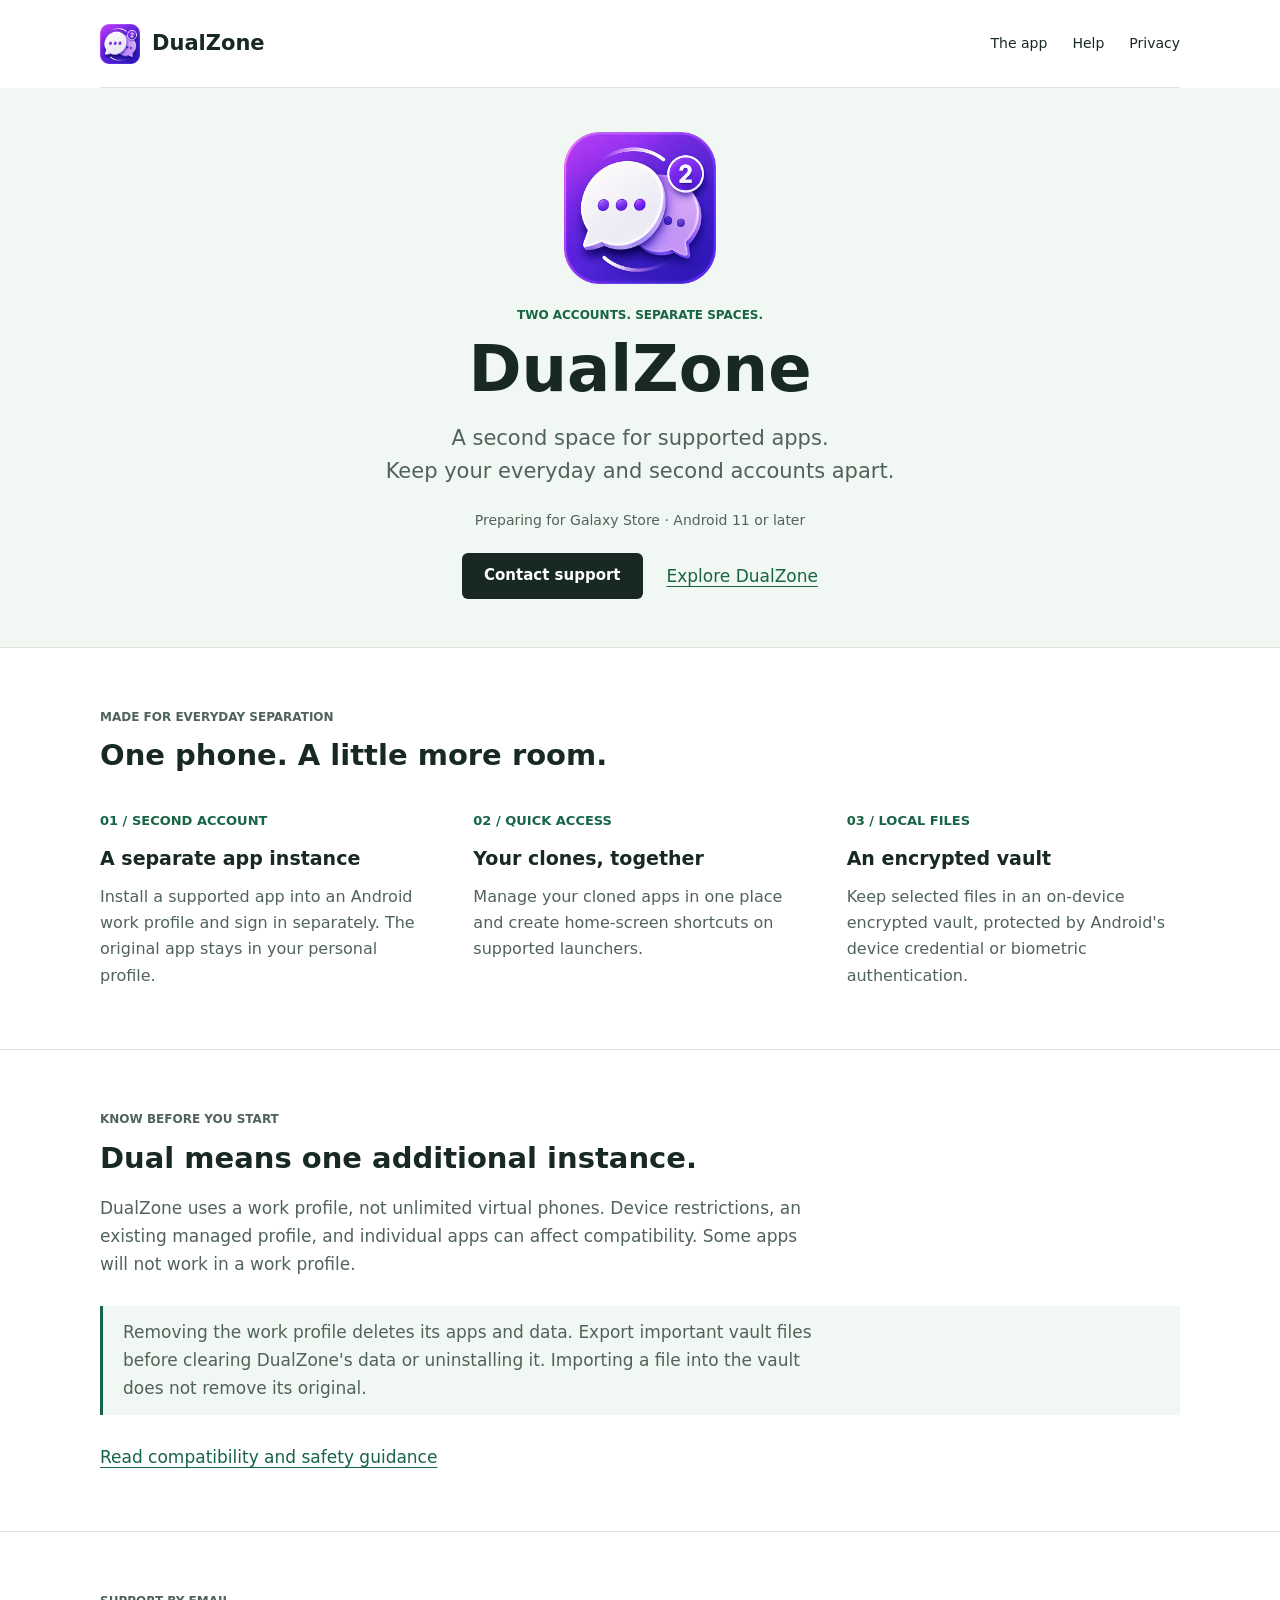
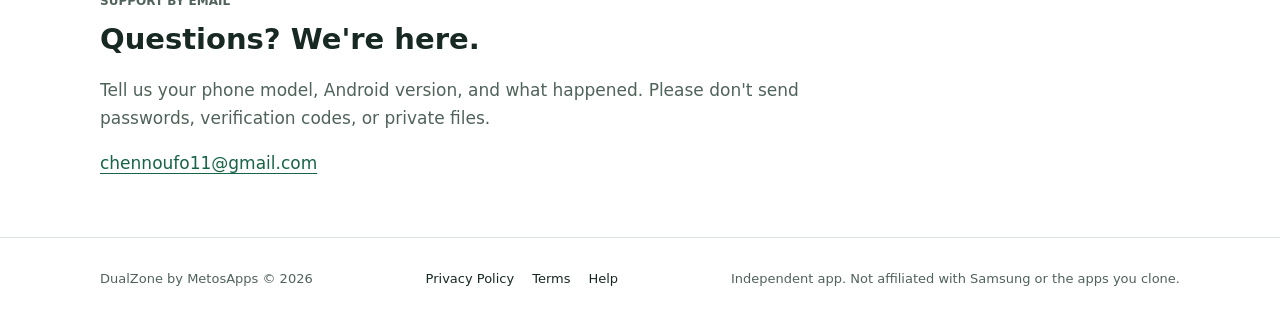
==== docs/index.html @ 53b7daf2 "Publish DualZone website, support, privacy and terms" ====
<!doctype html>
<html lang="en"><head><meta charset="utf-8"><meta name="viewport" content="width=device-width,initial-scale=1"><title>DualZone | A separate space for your second account</title><meta name="description" content="DualZone uses an Android work profile for a second instance of supported apps, with a local encrypted file vault. Preparing for Samsung Galaxy Store."><meta name="theme-color" content="#172922"><link rel="icon" href="assets/icon.png"><link rel="stylesheet" href="style.css"><link rel="canonical" href="https://metosapps.github.io/dualzone-samsung-config/"><meta property="og:title" content="DualZone"><meta property="og:description" content="A separate space for your second account. Preparing for Samsung Galaxy Store."><meta property="og:image" content="https://metosapps.github.io/dualzone-samsung-config/assets/icon.png"></head>
<body><a class="skip" href="#main">Skip to content</a><header><a class="brand" href="./"><img src="assets/icon.png" width="40" height="40" alt="">DualZone</a><nav aria-label="Main navigation"><a href="#features">The app</a><a href="help.html">Help</a><a href="privacy.html">Privacy</a></nav></header>
<main id="main"><section class="hero"><img src="assets/icon.png" width="152" height="152" alt="DualZone app icon: two purple chat bubbles"><p class="eyebrow">Two accounts. Separate spaces.</p><h1>DualZone</h1><p class="intro">A second space for supported apps.<br>Keep your everyday and second accounts apart.</p><p class="availability">Preparing for Galaxy Store &middot; Android 11 or later</p><div class="actions"><a class="button" href="mailto:chennoufo11@gmail.com">Contact support</a><a href="#features">Explore DualZone</a></div></section>
<section class="section" id="features"><div class="wrap"><p class="eyebrow">Made for everyday separation</p><h2>One phone. A little more room.</h2><div class="columns"><article><span class="number">01 / SECOND ACCOUNT</span><h3>A separate app instance</h3><p>Install a supported app into an Android work profile and sign in separately. The original app stays in your personal profile.</p></article><article><span class="number">02 / QUICK ACCESS</span><h3>Your clones, together</h3><p>Manage your cloned apps in one place and create home-screen shortcuts on supported launchers.</p></article><article><span class="number">03 / LOCAL FILES</span><h3>An encrypted vault</h3><p>Keep selected files in an on-device encrypted vault, protected by Android's device credential or biometric authentication.</p></article></div></div></section>
<section class="section"><div class="wrap"><p class="eyebrow">Know before you start</p><h2>Dual means one additional instance.</h2><p>DualZone uses a work profile, not unlimited virtual phones. Device restrictions, an existing managed profile, and individual apps can affect compatibility. Some apps will not work in a work profile.</p><div class="note"><p>Removing the work profile deletes its apps and data. Export important vault files before clearing DualZone's data or uninstalling it. Importing a file into the vault does not remove its original.</p></div><a href="help.html">Read compatibility and safety guidance</a></div></section>
<section class="section"><div class="wrap"><p class="eyebrow">Support by email</p><h2>Questions? We're here.</h2><p>Tell us your phone model, Android version, and what happened. Please don't send passwords, verification codes, or private files.</p><a class="contact" href="mailto:chennoufo11@gmail.com">chennoufo11@gmail.com</a></div></section></main>
<footer><span>DualZone by MetosApps &copy; 2026</span><nav aria-label="Legal and support"><a href="privacy.html">Privacy Policy</a><a href="terms.html">Terms</a><a href="help.html">Help</a></nav><span>Independent app. Not affiliated with Samsung or the apps you clone.</span></footer></body></html>
---- docs/style.css ----
:root{color-scheme:light;--ink:#172922;--muted:#50635a;--line:#dbe5de;--paper:#fff;--soft:#f1f7f3;--accent:#176446}*{box-sizing:border-box}html{scroll-behavior:smooth;scroll-padding-top:32px}body{margin:0;background:var(--paper);color:var(--ink);font:17px/1.65 system-ui,-apple-system,BlinkMacSystemFont,"Segoe UI",sans-serif;letter-spacing:0}a{color:var(--accent);text-underline-offset:4px}a:hover{text-decoration-thickness:2px}a:focus-visible,summary:focus-visible{outline:3px solid #7144de;outline-offset:5px}img{max-width:100%;height:auto}header,footer,.wrap{width:min(100% - 48px,1080px);margin:auto}header{min-height:88px;display:flex;justify-content:space-between;align-items:center;gap:24px;border-bottom:1px solid var(--line)}.brand{display:flex;gap:12px;align-items:center;font-size:21px;font-weight:750;color:var(--ink);text-decoration:none}.brand img{width:40px;height:40px}nav{display:flex;gap:25px;align-items:center;flex-wrap:wrap}nav a{font-size:14px;color:var(--ink);text-decoration:none}.hero{text-align:center;padding:44px 24px 48px;background:var(--soft);border-bottom:1px solid var(--line)}.hero img{display:block;width:152px;height:152px;margin:0 auto 22px}.eyebrow{font-size:12px;font-weight:750;text-transform:uppercase;letter-spacing:0;color:var(--accent);margin:0 0 10px}h1{font-size:64px;line-height:1.04;margin:8px 0 20px;font-weight:750;overflow-wrap:anywhere}h2{font-size:29px;line-height:1.25;margin:0 0 18px}h3{font-size:19px;line-height:1.4;margin:0 0 12px}.intro{font-size:21px;line-height:1.55;max-width:570px;margin:0 auto 22px;color:var(--muted)}.availability{font-size:14px;margin:0 0 20px;color:var(--muted)}.actions{display:flex;justify-content:center;gap:24px;align-items:center;flex-wrap:wrap}.button{display:inline-flex;justify-content:center;align-items:center;background:var(--ink);color:white;min-height:46px;padding:10px 22px;border-radius:6px;text-decoration:none;font-weight:650;font-size:15px}.section{padding:60px 0;border-bottom:1px solid var(--line)}.section p{max-width:720px;color:var(--muted)}.columns{display:grid;grid-template-columns:repeat(3,minmax(0,1fr));gap:40px;margin-top:36px}.columns p{font-size:16px;margin:0}.number{font-size:13px;font-weight:750;color:var(--accent);margin-bottom:14px;display:block}.note{border-left:3px solid var(--accent);padding:12px 20px;background:var(--soft);margin:28px 0}.note p{margin:0}.legal{max-width:780px;padding:52px 0 64px}.legal h1{font-size:40px;line-height:1.2}.legal h2{font-size:23px;margin-top:35px}.legal h3{margin-top:24px}.legal p,.legal li{color:var(--muted)}.legal li{margin:9px 0}.meta{font-size:14px;color:var(--muted)}.legal a,.contact{overflow-wrap:anywhere}.legal ul{padding-left:24px}details{padding:19px 0;border-bottom:1px solid var(--line)}summary{font-size:18px;font-weight:650;cursor:pointer}details p{margin-bottom:0}footer{display:flex;justify-content:space-between;gap:24px;flex-wrap:wrap;padding:30px 0;font-size:13px;color:var(--muted)}footer nav{gap:18px}footer nav a{font-size:13px}.skip{position:absolute;top:-80px;left:12px;padding:8px;background:white;z-index:1}.skip:focus{top:8px}@media(max-width:640px){header,footer,.wrap{width:calc(100% - 32px)}header{padding:18px 0;align-items:flex-start;gap:14px;flex-wrap:wrap;min-height:80px}nav{gap:18px}.hero{padding:32px 16px 36px}.hero img{width:108px;height:108px;margin-bottom:16px}h1{font-size:44px}.intro{font-size:18px}.columns{grid-template-columns:1fr;gap:28px;margin-top:26px}.section{padding:38px 0}h2{font-size:26px}.legal{padding-top:32px}.legal h1{font-size:34px}footer{padding:25px 0}.actions{gap:18px}}@media(prefers-reduced-motion:reduce){html{scroll-behavior:auto}}
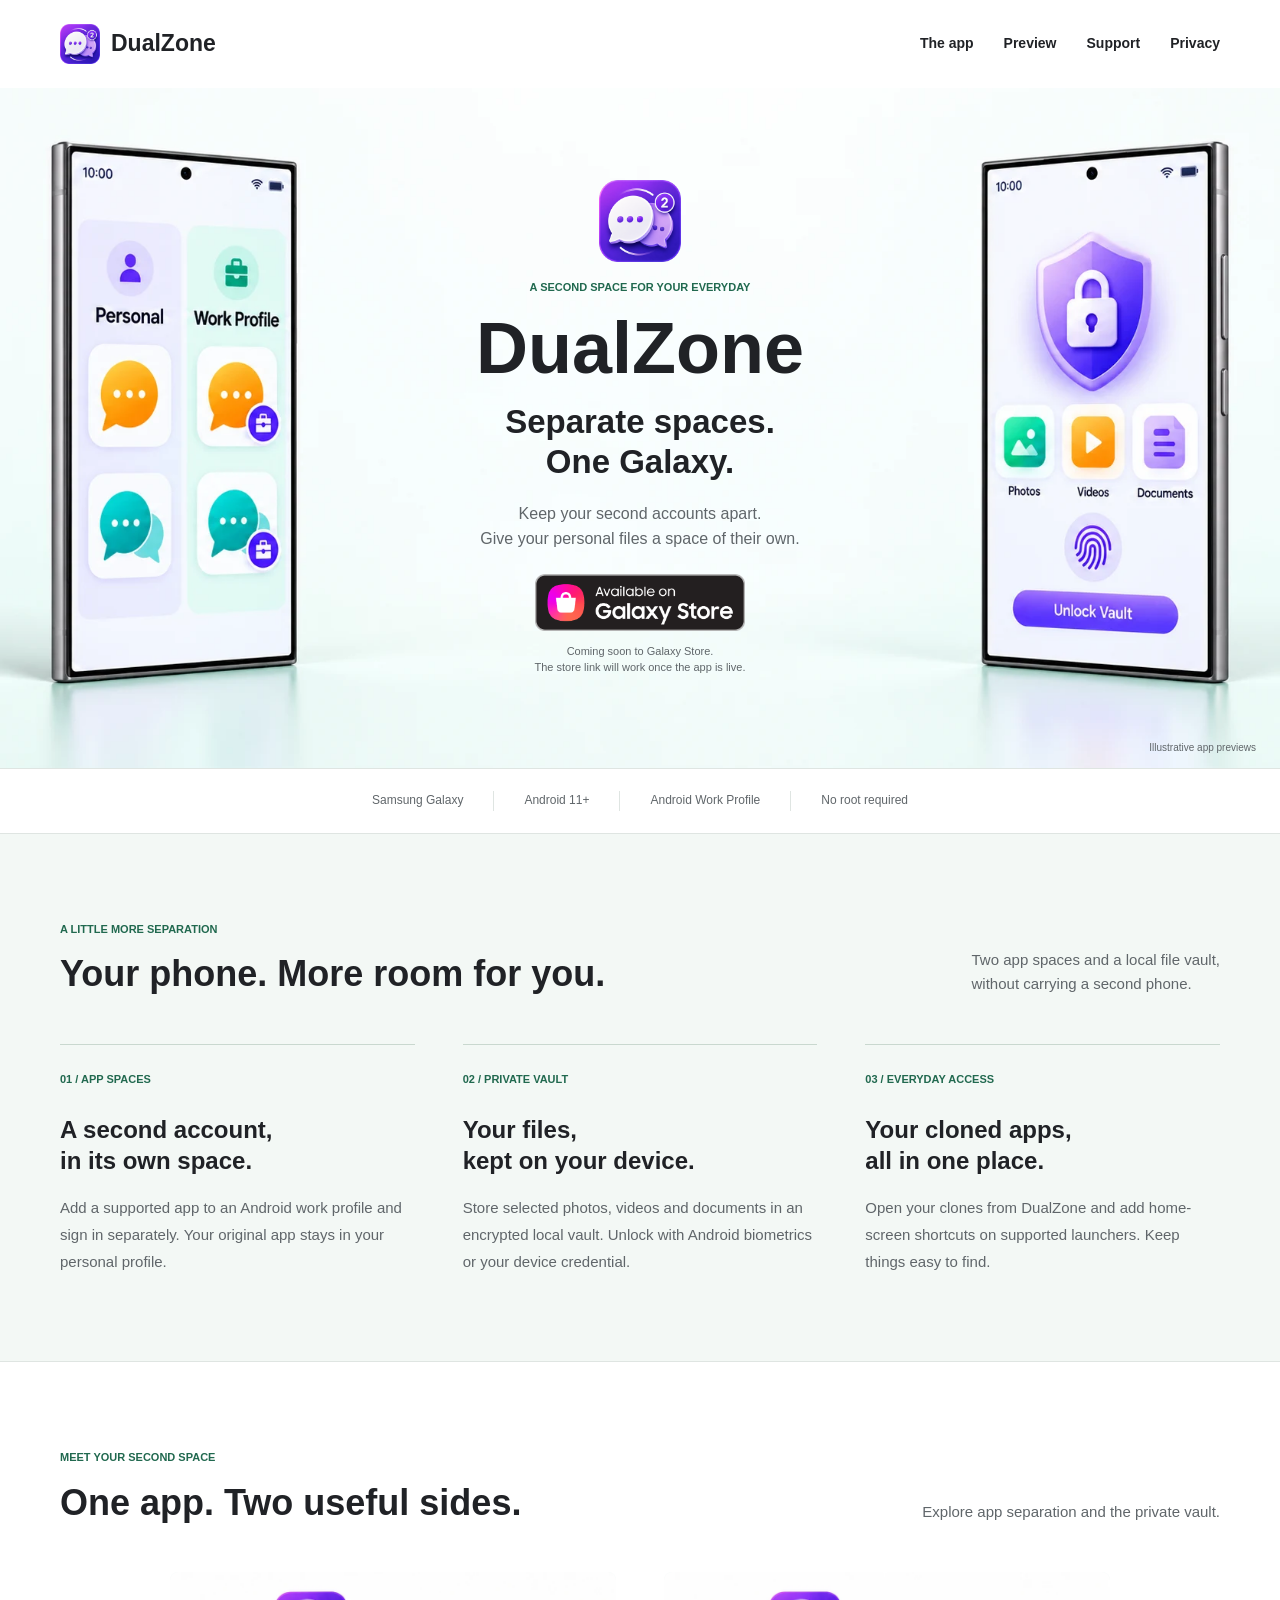
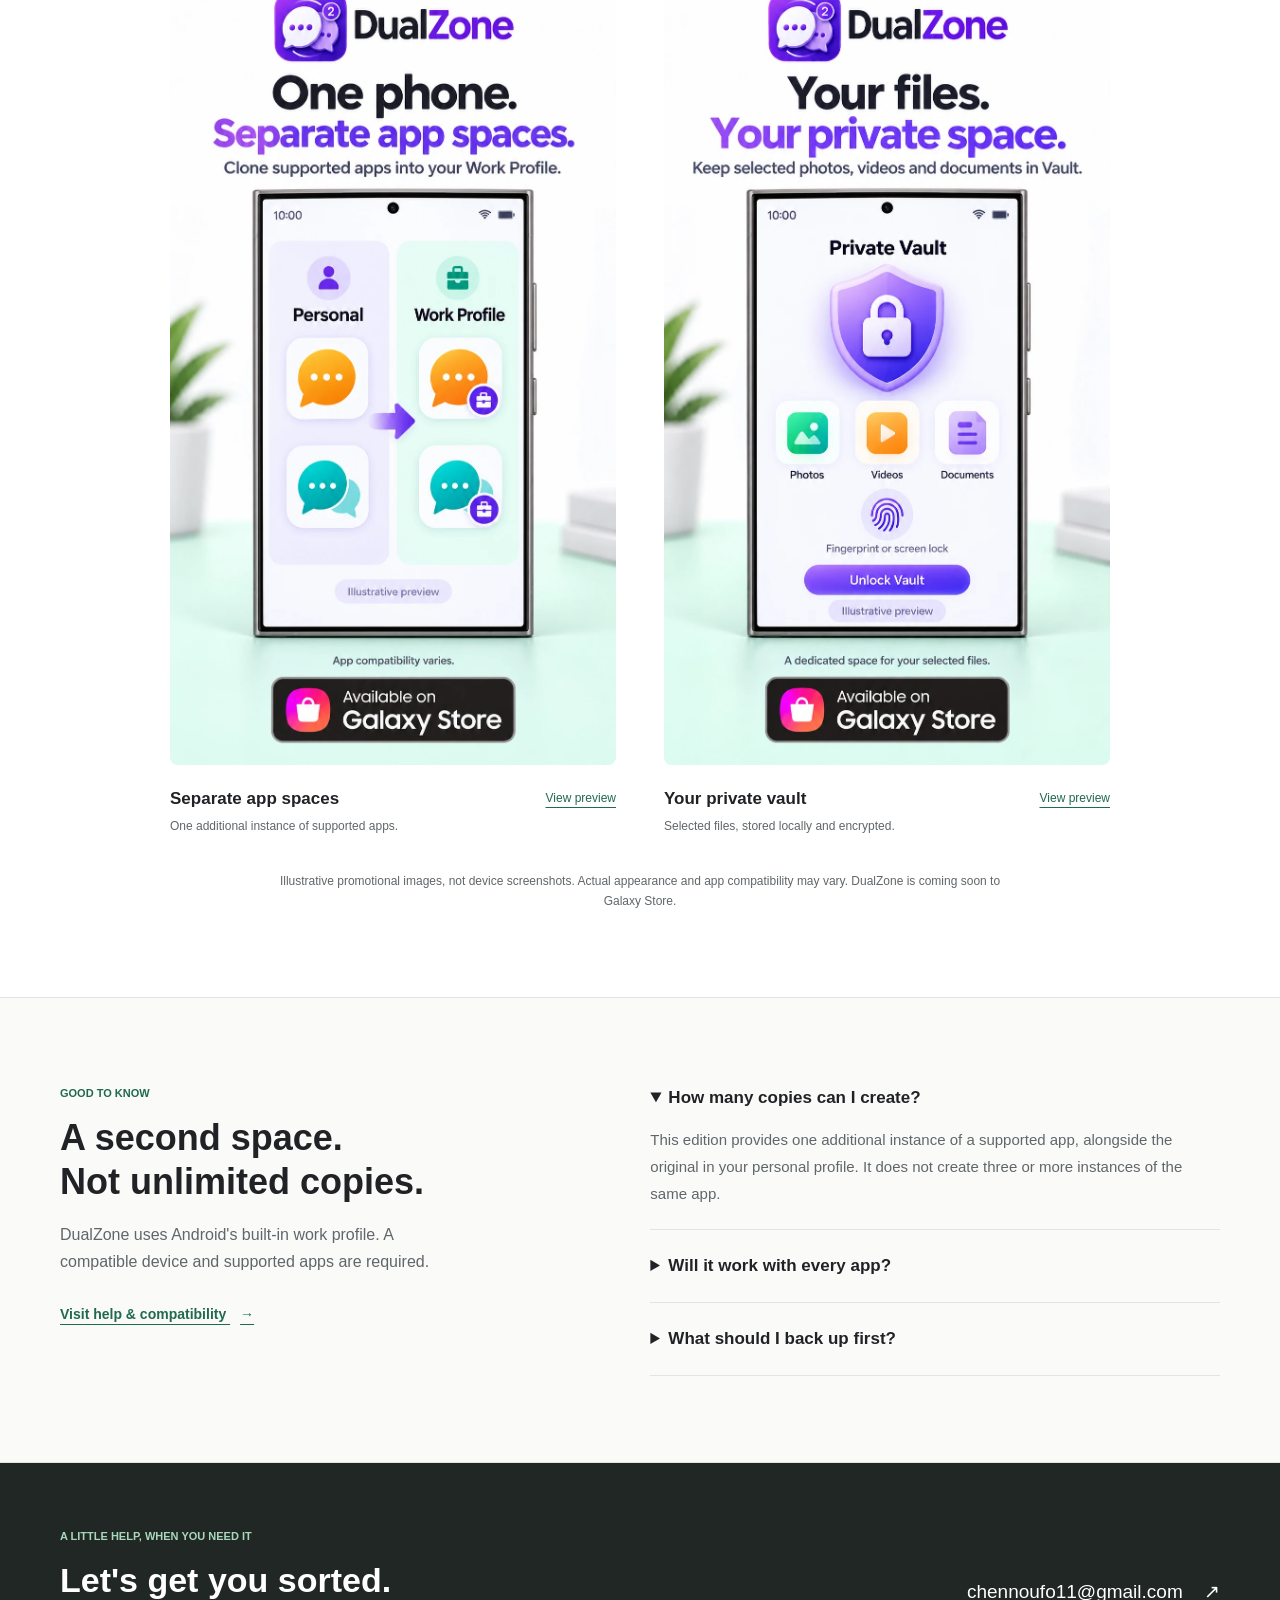
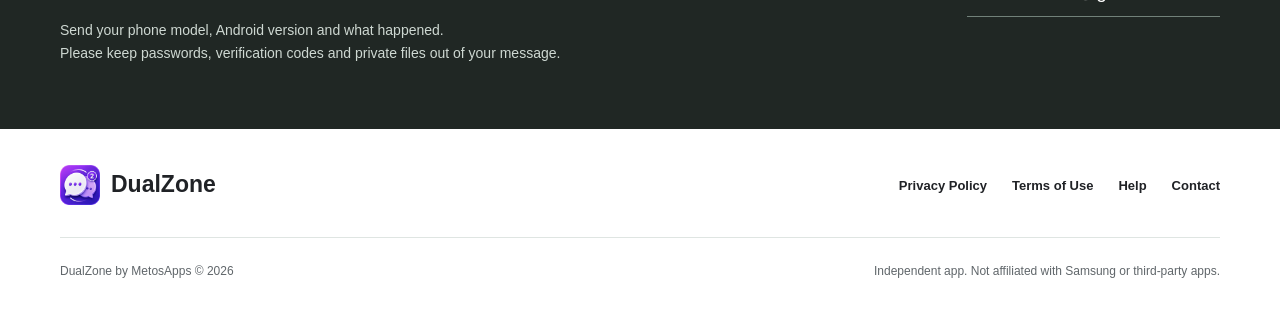
==== commit 61a850f4: "Refresh DualZone landing page with product previews and Galaxy Store link" ====
--- a/docs/index.html
+++ b/docs/index.html
@@ -1,8 +1,84 @@
 <!doctype html>
-<html lang="en"><head><meta charset="utf-8"><meta name="viewport" content="width=device-width,initial-scale=1"><title>DualZone | A separate space for your second account</title><meta name="description" content="DualZone uses an Android work profile for a second instance of supported apps, with a local encrypted file vault. Preparing for Samsung Galaxy Store."><meta name="theme-color" content="#172922"><link rel="icon" href="assets/icon.png"><link rel="stylesheet" href="style.css"><link rel="canonical" href="https://metosapps.github.io/dualzone-samsung-config/"><meta property="og:title" content="DualZone"><meta property="og:description" content="A separate space for your second account. Preparing for Samsung Galaxy Store."><meta property="og:image" content="https://metosapps.github.io/dualzone-samsung-config/assets/icon.png"></head>
-<body><a class="skip" href="#main">Skip to content</a><header><a class="brand" href="./"><img src="assets/icon.png" width="40" height="40" alt="">DualZone</a><nav aria-label="Main navigation"><a href="#features">The app</a><a href="help.html">Help</a><a href="privacy.html">Privacy</a></nav></header>
-<main id="main"><section class="hero"><img src="assets/icon.png" width="152" height="152" alt="DualZone app icon: two purple chat bubbles"><p class="eyebrow">Two accounts. Separate spaces.</p><h1>DualZone</h1><p class="intro">A second space for supported apps.<br>Keep your everyday and second accounts apart.</p><p class="availability">Preparing for Galaxy Store &middot; Android 11 or later</p><div class="actions"><a class="button" href="mailto:chennoufo11@gmail.com">Contact support</a><a href="#features">Explore DualZone</a></div></section>
-<section class="section" id="features"><div class="wrap"><p class="eyebrow">Made for everyday separation</p><h2>One phone. A little more room.</h2><div class="columns"><article><span class="number">01 / SECOND ACCOUNT</span><h3>A separate app instance</h3><p>Install a supported app into an Android work profile and sign in separately. The original app stays in your personal profile.</p></article><article><span class="number">02 / QUICK ACCESS</span><h3>Your clones, together</h3><p>Manage your cloned apps in one place and create home-screen shortcuts on supported launchers.</p></article><article><span class="number">03 / LOCAL FILES</span><h3>An encrypted vault</h3><p>Keep selected files in an on-device encrypted vault, protected by Android's device credential or biometric authentication.</p></article></div></div></section>
-<section class="section"><div class="wrap"><p class="eyebrow">Know before you start</p><h2>Dual means one additional instance.</h2><p>DualZone uses a work profile, not unlimited virtual phones. Device restrictions, an existing managed profile, and individual apps can affect compatibility. Some apps will not work in a work profile.</p><div class="note"><p>Removing the work profile deletes its apps and data. Export important vault files before clearing DualZone's data or uninstalling it. Importing a file into the vault does not remove its original.</p></div><a href="help.html">Read compatibility and safety guidance</a></div></section>
-<section class="section"><div class="wrap"><p class="eyebrow">Support by email</p><h2>Questions? We're here.</h2><p>Tell us your phone model, Android version, and what happened. Please don't send passwords, verification codes, or private files.</p><a class="contact" href="mailto:chennoufo11@gmail.com">chennoufo11@gmail.com</a></div></section></main>
-<footer><span>DualZone by MetosApps &copy; 2026</span><nav aria-label="Legal and support"><a href="privacy.html">Privacy Policy</a><a href="terms.html">Terms</a><a href="help.html">Help</a></nav><span>Independent app. Not affiliated with Samsung or the apps you clone.</span></footer></body></html>
+<html lang="en">
+<head>
+  <meta charset="utf-8">
+  <meta name="viewport" content="width=device-width, initial-scale=1">
+  <title>DualZone | Separate spaces. One Galaxy.</title>
+  <meta name="description" content="A second space for supported apps and an encrypted local file vault. Discover DualZone for Samsung Galaxy, get support, and read our privacy policy.">
+  <meta name="theme-color" content="#f5faf8">
+  <link rel="icon" href="assets/icon.png">
+  <link rel="stylesheet" href="style.css">
+  <link rel="canonical" href="https://metosapps.github.io/dualzone-samsung-config/">
+  <meta property="og:title" content="DualZone | Separate spaces. One Galaxy.">
+  <meta property="og:description" content="Keep your everyday and second accounts apart, with a local vault for selected files. Coming soon to Galaxy Store.">
+  <meta property="og:image" content="https://metosapps.github.io/dualzone-samsung-config/assets/icon.png">
+  <script src="site.js" defer></script>
+</head>
+<body>
+  <a class="skip" href="#main">Skip to content</a>
+  <header>
+    <a class="brand" href="./" aria-label="DualZone home"><img src="assets/icon.png" width="40" height="40" alt="">DualZone</a>
+    <nav aria-label="Main navigation"><a href="#features">The app</a><a href="#preview">Preview</a><a href="#support">Support</a><a href="privacy.html">Privacy</a></nav>
+  </header>
+  <main id="main">
+    <section class="hero" aria-labelledby="hero-title">
+      <img class="hero-scene" src="assets/hero.webp" width="1672" height="941" alt="" fetchpriority="high">
+      <div class="hero-copy">
+        <img class="hero-icon" src="assets/icon.png" width="100" height="100" alt="DualZone icon: two purple chat bubbles and a number two badge">
+        <p class="eyebrow">A second space for your everyday</p>
+        <h1 id="hero-title">DualZone</h1>
+        <p class="hero-tagline">Separate spaces.<br> One Galaxy.</p>
+        <p class="intro">Keep your second accounts apart.<br>Give your personal files a space of their own.</p>
+        <a class="store-link" href="https://galaxystore.samsung.com/detail/com.dualzone.app" target="_blank" rel="noopener noreferrer" aria-label="Visit DualZone on Galaxy Store, coming soon, opens in a new tab" aria-describedby="store-status"><img src="assets/galaxy-store.png" width="652" height="177" alt="Galaxy Store"></a>
+        <p class="store-status" id="store-status">Coming soon to Galaxy Store.<br>The store link will work once the app is live.</p>
+      </div>
+      <p class="scene-label">Illustrative app previews</p>
+    </section>
+    <div class="facts" aria-label="App requirements and features"><span>Samsung Galaxy</span><span>Android 11+</span><span>Android Work Profile</span><span>No root required</span></div>
+    <section class="section features" id="features" aria-labelledby="features-title">
+      <div class="wrap">
+        <div class="section-heading"><div><p class="eyebrow">A little more separation</p><h2 id="features-title">Your phone. More room for you.</h2></div><p>Two app spaces and a local file vault,<br class="desktop-break"> without carrying a second phone.</p></div>
+        <div class="columns">
+          <article><span class="number">01 / APP SPACES</span><h3>A second account,<br>in its own space.</h3><p>Add a supported app to an Android work profile and sign in separately. Your original app stays in your personal profile.</p></article>
+          <article><span class="number">02 / PRIVATE VAULT</span><h3>Your files,<br>kept on your device.</h3><p>Store selected photos, videos and documents in an encrypted local vault. Unlock with Android biometrics or your device credential.</p></article>
+          <article><span class="number">03 / EVERYDAY ACCESS</span><h3>Your cloned apps,<br>all in one place.</h3><p>Open your clones from DualZone and add home-screen shortcuts on supported launchers. Keep things easy to find.</p></article>
+        </div>
+      </div>
+    </section>
+    <section class="section showcase" id="preview" aria-labelledby="preview-title">
+      <div class="wrap">
+        <div class="section-heading"><div><p class="eyebrow">Meet your second space</p><h2 id="preview-title">One app. Two useful sides.</h2></div><p>Explore app separation and the private vault.</p></div>
+        <div class="preview-grid">
+          <figure>
+            <a class="preview-link" href="assets/app-spaces.webp" data-preview data-title="Separate app spaces" aria-label="Enlarge the separate app spaces preview"><img src="assets/app-spaces.webp" width="941" height="1672" alt="Illustrative Samsung Galaxy mockup showing separate Personal and Work Profile app spaces" loading="lazy"></a>
+            <figcaption><span><strong>Separate app spaces</strong><span>One additional instance of supported apps.</span></span><a href="assets/app-spaces.webp" data-preview data-title="Separate app spaces">View preview</a></figcaption>
+          </figure>
+          <figure>
+            <a class="preview-link" href="assets/private-vault.webp" data-preview data-title="Your private vault" aria-label="Enlarge the private vault preview"><img src="assets/private-vault.webp" width="941" height="1672" alt="Illustrative Samsung Galaxy mockup showing a vault for photos, videos and documents, with device authentication" loading="lazy"></a>
+            <figcaption><span><strong>Your private vault</strong><span>Selected files, stored locally and encrypted.</span></span><a href="assets/private-vault.webp" data-preview data-title="Your private vault">View preview</a></figcaption>
+          </figure>
+        </div>
+        <p class="preview-disclaimer">Illustrative promotional images, not device screenshots. Actual appearance and app compatibility may vary. DualZone is coming soon to Galaxy Store.</p>
+      </div>
+    </section>
+    <section class="section before-start" aria-labelledby="start-title">
+      <div class="wrap info-grid">
+        <div><p class="eyebrow">Good to know</p><h2 id="start-title">A second space.<br>Not unlimited copies.</h2><p>DualZone uses Android's built-in work profile. A compatible device and supported apps are required.</p><a class="text-link" href="help.html">Visit help &amp; compatibility <span aria-hidden="true">&rarr;</span></a></div>
+        <div class="faq">
+          <details open><summary>How many copies can I create?</summary><p>This edition provides one additional instance of a supported app, alongside the original in your personal profile. It does not create three or more instances of the same app.</p></details>
+          <details><summary>Will it work with every app?</summary><p>No. App policies, Samsung device settings, Android restrictions or an existing managed work profile can affect compatibility. DualZone does not bypass third-party account restrictions.</p></details>
+          <details><summary>What should I back up first?</summary><p>Removing the work profile deletes its apps and data. Export important vault files before clearing DualZone's data or uninstalling. Importing a file into the vault leaves the original in place. The vault is not a cloud backup.</p></details>
+        </div>
+      </div>
+    </section>
+    <section class="support-section" id="support" aria-labelledby="support-title">
+      <div class="wrap support-inner"><div><p class="eyebrow">A little help, when you need it</p><h2 id="support-title">Let's get you sorted.</h2><p>Send your phone model, Android version and what happened.<br>Please keep passwords, verification codes and private files out of your message.</p></div><a class="contact" href="mailto:chennoufo11@gmail.com">chennoufo11@gmail.com <span aria-hidden="true">&nearr;</span></a></div>
+    </section>
+  </main>
+  <footer>
+    <div class="footer-top"><a class="brand" href="./"><img src="assets/icon.png" width="36" height="36" alt="">DualZone</a><nav aria-label="Legal and support"><a href="privacy.html">Privacy Policy</a><a href="terms.html">Terms of Use</a><a href="help.html">Help</a><a href="mailto:chennoufo11@gmail.com">Contact</a></nav></div>
+    <div class="footer-bottom"><span>DualZone by MetosApps &copy; 2026</span><span>Independent app. Not affiliated with Samsung or third-party apps.</span></div>
+  </footer>
+  <dialog class="image-dialog" aria-labelledby="preview-dialog-title"><div class="dialog-toolbar"><h2 id="preview-dialog-title">App preview</h2><form method="dialog"><button type="submit" autofocus>Close</button></form></div><img class="dialog-image" alt=""><p>Illustrative preview. Actual appearance may vary.</p></dialog>
+</body>
+</html>
--- a/docs/style.css
+++ b/docs/style.css
@@ -1 +1,104 @@
-:root{color-scheme:light;--ink:#172922;--muted:#50635a;--line:#dbe5de;--paper:#fff;--soft:#f1f7f3;--accent:#176446}*{box-sizing:border-box}html{scroll-behavior:smooth;scroll-padding-top:32px}body{margin:0;background:var(--paper);color:var(--ink);font:17px/1.65 system-ui,-apple-system,BlinkMacSystemFont,"Segoe UI",sans-serif;letter-spacing:0}a{color:var(--accent);text-underline-offset:4px}a:hover{text-decoration-thickness:2px}a:focus-visible,summary:focus-visible{outline:3px solid #7144de;outline-offset:5px}img{max-width:100%;height:auto}header,footer,.wrap{width:min(100% - 48px,1080px);margin:auto}header{min-height:88px;display:flex;justify-content:space-between;align-items:center;gap:24px;border-bottom:1px solid var(--line)}.brand{display:flex;gap:12px;align-items:center;font-size:21px;font-weight:750;color:var(--ink);text-decoration:none}.brand img{width:40px;height:40px}nav{display:flex;gap:25px;align-items:center;flex-wrap:wrap}nav a{font-size:14px;color:var(--ink);text-decoration:none}.hero{text-align:center;padding:44px 24px 48px;background:var(--soft);border-bottom:1px solid var(--line)}.hero img{display:block;width:152px;height:152px;margin:0 auto 22px}.eyebrow{font-size:12px;font-weight:750;text-transform:uppercase;letter-spacing:0;color:var(--accent);margin:0 0 10px}h1{font-size:64px;line-height:1.04;margin:8px 0 20px;font-weight:750;overflow-wrap:anywhere}h2{font-size:29px;line-height:1.25;margin:0 0 18px}h3{font-size:19px;line-height:1.4;margin:0 0 12px}.intro{font-size:21px;line-height:1.55;max-width:570px;margin:0 auto 22px;color:var(--muted)}.availability{font-size:14px;margin:0 0 20px;color:var(--muted)}.actions{display:flex;justify-content:center;gap:24px;align-items:center;flex-wrap:wrap}.button{display:inline-flex;justify-content:center;align-items:center;background:var(--ink);color:white;min-height:46px;padding:10px 22px;border-radius:6px;text-decoration:none;font-weight:650;font-size:15px}.section{padding:60px 0;border-bottom:1px solid var(--line)}.section p{max-width:720px;color:var(--muted)}.columns{display:grid;grid-template-columns:repeat(3,minmax(0,1fr));gap:40px;margin-top:36px}.columns p{font-size:16px;margin:0}.number{font-size:13px;font-weight:750;color:var(--accent);margin-bottom:14px;display:block}.note{border-left:3px solid var(--accent);padding:12px 20px;background:var(--soft);margin:28px 0}.note p{margin:0}.legal{max-width:780px;padding:52px 0 64px}.legal h1{font-size:40px;line-height:1.2}.legal h2{font-size:23px;margin-top:35px}.legal h3{margin-top:24px}.legal p,.legal li{color:var(--muted)}.legal li{margin:9px 0}.meta{font-size:14px;color:var(--muted)}.legal a,.contact{overflow-wrap:anywhere}.legal ul{padding-left:24px}details{padding:19px 0;border-bottom:1px solid var(--line)}summary{font-size:18px;font-weight:650;cursor:pointer}details p{margin-bottom:0}footer{display:flex;justify-content:space-between;gap:24px;flex-wrap:wrap;padding:30px 0;font-size:13px;color:var(--muted)}footer nav{gap:18px}footer nav a{font-size:13px}.skip{position:absolute;top:-80px;left:12px;padding:8px;background:white;z-index:1}.skip:focus{top:8px}@media(max-width:640px){header,footer,.wrap{width:calc(100% - 32px)}header{padding:18px 0;align-items:flex-start;gap:14px;flex-wrap:wrap;min-height:80px}nav{gap:18px}.hero{padding:32px 16px 36px}.hero img{width:108px;height:108px;margin-bottom:16px}h1{font-size:44px}.intro{font-size:18px}.columns{grid-template-columns:1fr;gap:28px;margin-top:26px}.section{padding:38px 0}h2{font-size:26px}.legal{padding-top:32px}.legal h1{font-size:34px}footer{padding:25px 0}.actions{gap:18px}}@media(prefers-reduced-motion:reduce){html{scroll-behavior:auto}}
+:root{color-scheme:light;--ink:#202226;--muted:#60666a;--line:#dfe5e2;--paper:#fff;--soft:#f3f8f5;--accent:#21694f;--violet:#6b32d5}
+*{box-sizing:border-box}
+html{scroll-behavior:smooth;scroll-padding-top:28px}
+body{margin:0;background:var(--paper);color:var(--ink);font:17px/1.65 -apple-system,BlinkMacSystemFont,"Segoe UI",sans-serif;letter-spacing:0}
+a{color:var(--accent);text-underline-offset:5px}
+a:hover{text-decoration-thickness:2px}
+a:focus-visible,button:focus-visible,summary:focus-visible{outline:3px solid var(--violet);outline-offset:5px}
+img{max-width:100%;height:auto;display:block}
+header,footer,.wrap{width:min(100% - 80px,1160px);margin:auto}
+header{min-height:88px;display:flex;justify-content:space-between;align-items:center;gap:24px}
+.brand{display:inline-flex;gap:11px;align-items:center;font-size:23px;font-weight:750;color:var(--ink);text-decoration:none}
+.brand img{width:40px;height:40px}
+nav{display:flex;gap:30px;align-items:center;flex-wrap:wrap}
+nav a{font-size:14px;font-weight:550;color:var(--ink);text-decoration:none}
+nav a:hover{color:var(--accent);text-decoration:underline}
+.hero{position:relative;isolation:isolate;display:grid;place-items:center;min-height:570px;height:min(680px,calc(100svh - 165px));text-align:center;overflow:hidden;background:#f6fbfa}
+.hero-scene{position:absolute;inset:0;width:100%;height:100%;object-fit:cover;z-index:-1}
+.hero-copy{padding:36px 0;max-width:480px;width:43%}
+.hero-icon{width:82px;height:82px;margin:0 auto 16px}
+.eyebrow{font-size:11px;font-weight:750;text-transform:uppercase;letter-spacing:0;color:var(--accent);margin:0 0 14px}
+h1,h2,h3{letter-spacing:0;overflow-wrap:break-word}
+h1{font-size:72px;line-height:1.08;margin:0 0 14px;font-weight:750}
+.hero-tagline{font-size:33px;line-height:1.22;margin:0 0 18px;font-weight:620}
+.intro{font-size:16px;line-height:1.6;margin:0 auto 22px;color:var(--muted)}
+.store-link{display:block;width:210px;max-width:100%;margin:0 auto;transition:transform .18s ease}
+.store-link:hover{transform:translateY(-2px)}
+.store-link img{width:100%;height:auto}
+.store-status{font-size:11px;line-height:1.5;color:var(--muted);margin:12px auto 0;max-width:270px}
+.scene-label{position:absolute;bottom:12px;right:24px;font-size:10px;color:#60666a;margin:0}
+.facts{display:flex;justify-content:center;gap:0;flex-wrap:wrap;border-block:1px solid var(--line);background:#fff;padding:22px 20px}
+.facts span{font-size:12px;color:var(--muted);padding:0 30px;border-right:1px solid var(--line)}
+.facts span:last-child{border:0}
+.section{padding:86px 0;border-bottom:1px solid var(--line)}
+.section-heading{display:flex;justify-content:space-between;align-items:flex-end;gap:32px;margin-bottom:48px}
+h2{font-size:36px;line-height:1.22;margin:0 0 18px;font-weight:670}
+h3{font-size:24px;line-height:1.3;margin:0 0 18px;font-weight:630}
+.section-heading h2{margin:0}
+.section-heading>p{font-size:15px;line-height:1.6;color:var(--muted);margin:0;max-width:330px}
+.features{background:var(--soft)}
+.columns{display:grid;grid-template-columns:repeat(3,minmax(0,1fr));gap:48px}
+.columns article{border-top:1px solid #c9d8cf;padding-top:25px}
+.columns p{font-size:15px;line-height:1.8;margin:0;color:var(--muted)}
+.number{font-size:11px;font-weight:700;color:var(--accent);margin-bottom:26px;display:block}
+.preview-grid{display:grid;grid-template-columns:repeat(2,minmax(0,1fr));gap:48px;max-width:940px;margin:auto}
+figure{margin:0;min-width:0}
+.preview-link{display:block;background:#f4fbf9;overflow:hidden;border-radius:8px}
+.preview-link img{width:100%;aspect-ratio:941 / 1672;object-fit:contain;transition:transform .25s ease}
+.preview-link:hover img{transform:scale(1.012)}
+figcaption{display:flex;justify-content:space-between;gap:12px;align-items:flex-start;padding-top:20px;font-size:12px}
+figcaption strong{display:block;font-size:17px;margin-bottom:4px;font-weight:650}
+figcaption span span{color:var(--muted);display:block}
+figcaption a{flex-shrink:0;margin-top:4px}
+.preview-disclaimer{font-size:12px;color:var(--muted);max-width:740px;text-align:center;margin:35px auto 0}
+.before-start{background:#fafbf9}
+.info-grid{display:grid;grid-template-columns:1fr 1.15fr;gap:95px}
+.info-grid>div>p:not(.eyebrow){color:var(--muted);font-size:16px;max-width:385px}
+.text-link{font-size:14px;font-weight:650;display:inline-block;margin-top:12px}
+.text-link span{margin-left:10px}
+details{padding:22px 0;border-bottom:1px solid var(--line)}
+details:first-child{padding-top:0}
+summary{font-size:17px;font-weight:620;cursor:pointer;padding-right:10px}
+details p{font-size:15px;color:var(--muted);margin:14px 0 0;line-height:1.8}
+.support-section{background:#202724;color:white;padding:64px 0}
+.support-inner{display:flex;justify-content:space-between;gap:50px;align-items:center}
+.support-section .eyebrow{color:#a9d7bc}
+.support-section h2{font-size:34px}
+.support-section p:not(.eyebrow){font-size:14px;color:#ced8d2;max-width:575px;margin-bottom:0}
+.contact{font-size:19px;color:white;overflow-wrap:anywhere;text-decoration:none;border-bottom:1px solid #718179;padding-bottom:8px;flex-shrink:0}
+.contact span{margin-left:16px}
+footer{padding:36px 0 28px;font-size:12px;color:var(--muted)}
+.footer-top,.footer-bottom{display:flex;align-items:center;justify-content:space-between;gap:24px;flex-wrap:wrap}
+.footer-top{padding-bottom:32px;border-bottom:1px solid var(--line)}
+.footer-bottom{padding-top:24px}
+footer nav{gap:25px}
+footer nav a{font-size:13px}
+footer>.brand{color:var(--ink)}
+footer:not(:has(.footer-top)){display:flex;justify-content:space-between;gap:24px;flex-wrap:wrap}
+.legal{max-width:800px;padding:60px 0 80px}
+.legal h1{font-size:46px;line-height:1.15;margin-bottom:20px}
+.legal h2{font-size:24px;margin-top:38px}
+.legal h3{font-size:20px;margin-top:25px}
+.legal p,.legal li{color:var(--muted)}
+.legal li{margin:12px 0}
+.meta{font-size:13px;color:var(--muted)}
+.legal a{overflow-wrap:anywhere}
+.legal ul{padding-left:24px}
+.legal details{padding:22px 0}
+.note{border-left:3px solid var(--accent);padding:12px 20px;background:var(--soft);margin:28px 0}
+.note p{margin:0}
+.skip{position:absolute;top:-100px;left:12px;padding:8px 16px;background:white;z-index:10}
+.skip:focus{top:8px}
+.image-dialog{border:0;border-radius:8px;max-width:min(94vw,720px);width:720px;max-height:94svh;padding:20px;background:white;box-shadow:0 20px 100px #0004}
+.image-dialog::backdrop{background:#121615d9}
+.dialog-toolbar{display:flex;justify-content:space-between;align-items:center;gap:20px;margin-bottom:16px}
+.dialog-toolbar h2{font-size:19px;margin:0}
+.dialog-toolbar button{border:1px solid var(--line);border-radius:5px;padding:8px 14px;background:#fff;color:var(--ink);cursor:pointer;font-family:inherit;font-size:14px;font-weight:600;min-height:40px}
+.dialog-image{width:auto;height:auto;max-height:73svh;margin:auto}
+.image-dialog>p{font-size:12px;text-align:center;color:var(--muted);margin-bottom:0}
+body:has(dialog[open]){overflow:hidden}
+@media(min-width:1750px){.hero{height:740px;max-height:calc(100svh - 165px)}.hero-scene{object-fit:contain}}
+@media(max-width:1000px){header,footer,.wrap{width:calc(100% - 48px)}.hero-copy{width:46%;max-width:430px}.hero{min-height:560px}.hero-scene{object-fit:contain}h1{font-size:58px}.hero-tagline{font-size:29px}.intro{font-size:14px}.hero-icon{width:72px;height:72px}.columns{gap:28px}.section-heading{align-items:flex-start}.info-grid{gap:40px}.support-inner{flex-direction:column;align-items:flex-start;gap:30px}.contact{flex-shrink:1}.preview-grid{gap:28px}figcaption{flex-direction:column;gap:6px}}
+@media(max-width:700px){header,footer,.wrap{width:calc(100% - 40px)}header{min-height:78px;gap:15px;padding:16px 0;flex-wrap:wrap}.brand{font-size:21px}.brand img{width:34px;height:34px}nav{gap:18px}nav a{font-size:12px}header nav a:first-child{display:none}.hero{display:block;height:auto;min-height:0;padding:24px 20px 180px}.hero-scene{inset:auto 0 0;height:auto;width:100%;object-fit:contain}.hero-copy{width:100%;max-width:420px;margin:auto;padding:0 0 18px}.hero-icon{width:68px;height:68px;margin-bottom:15px}.hero .eyebrow{font-size:10px;margin-bottom:10px}h1{font-size:50px;margin-bottom:10px}.hero-tagline{font-size:26px;line-height:1.15;margin-bottom:15px}.hero-tagline br{display:none}.intro{font-size:14px;margin-bottom:18px}.store-link{width:188px}.store-status{font-size:10px;margin-top:10px}.scene-label{bottom:6px;right:12px;font-size:8px}.facts{display:grid;grid-template-columns:1fr 1fr;gap:14px 0;padding:18px 20px;text-align:center}.facts span{padding:0 8px;font-size:11px}.facts span:nth-child(2n){border:0}.section{padding:52px 0}.section-heading{display:block;margin-bottom:30px}.section-heading>p{margin-top:16px;max-width:100%}.desktop-break{display:none}h2{font-size:29px}h3{font-size:23px}.columns{grid-template-columns:1fr;gap:30px}.columns article{padding-top:20px}.columns h3 br{display:none}.number{margin-bottom:14px}.columns p{max-width:480px}.preview-grid{gap:40px;grid-template-columns:1fr;max-width:430px}figcaption{flex-direction:row}.preview-disclaimer{text-align:left;margin-top:26px;font-size:11px}.info-grid{grid-template-columns:1fr;gap:35px}.info-grid>div>p:not(.eyebrow){max-width:100%}.support-section{padding:46px 0}.support-section h2{font-size:29px}.support-section p br{display:none}.contact{font-size:17px}.contact span{margin-left:8px}.footer-top{align-items:flex-start;gap:24px;padding-bottom:24px}.footer-top nav{gap:18px}.footer-bottom{gap:12px;align-items:flex-start}.legal{padding:36px 0 50px}.legal h1{font-size:36px}.legal h2{font-size:23px}.legal p,.legal li{font-size:16px}.dialog-toolbar h2{font-size:16px}.image-dialog{padding:14px}}
+@media(max-width:360px){header{justify-content:center}header nav{justify-content:center}.hero-tagline{font-size:23px}.hero{padding-bottom:160px}figcaption{flex-direction:column}.contact{font-size:16px}.contact span{display:none}}
+@media(prefers-reduced-motion:reduce){html{scroll-behavior:auto}*{transition:none!important}}
